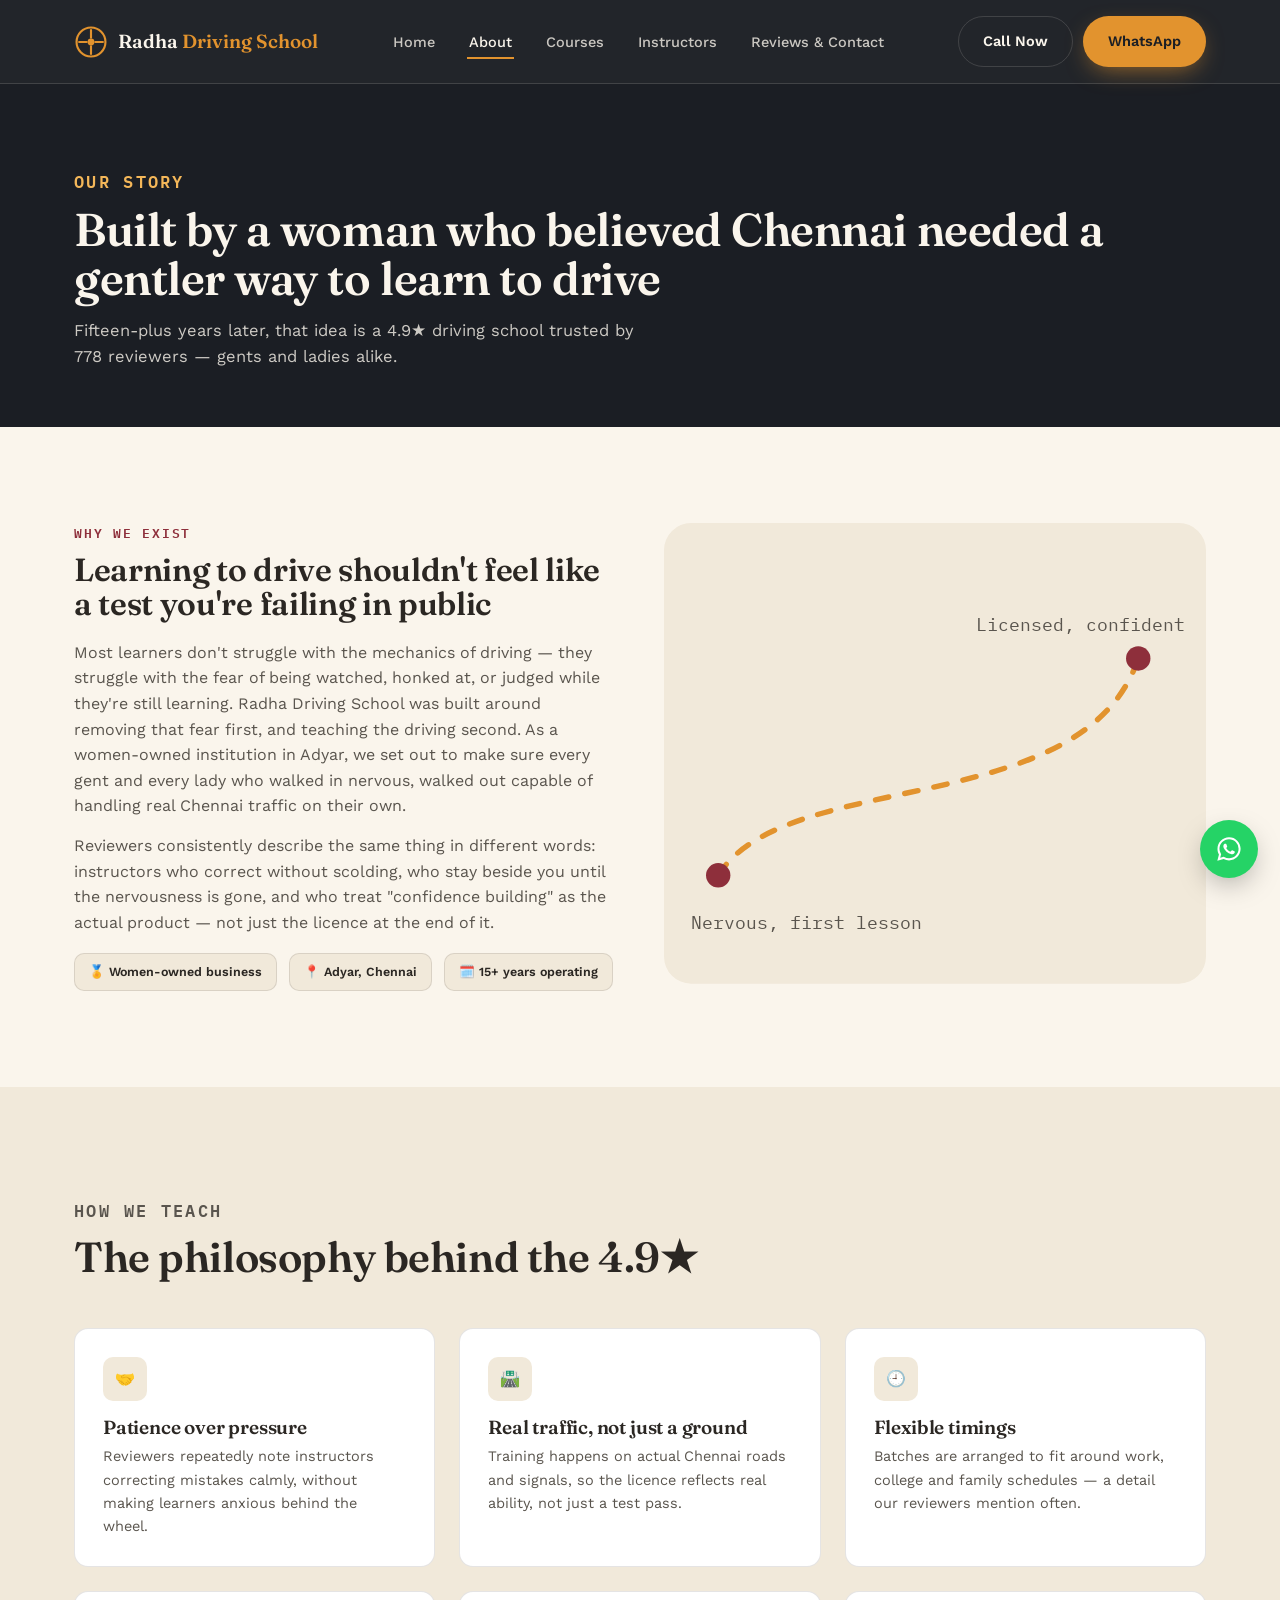
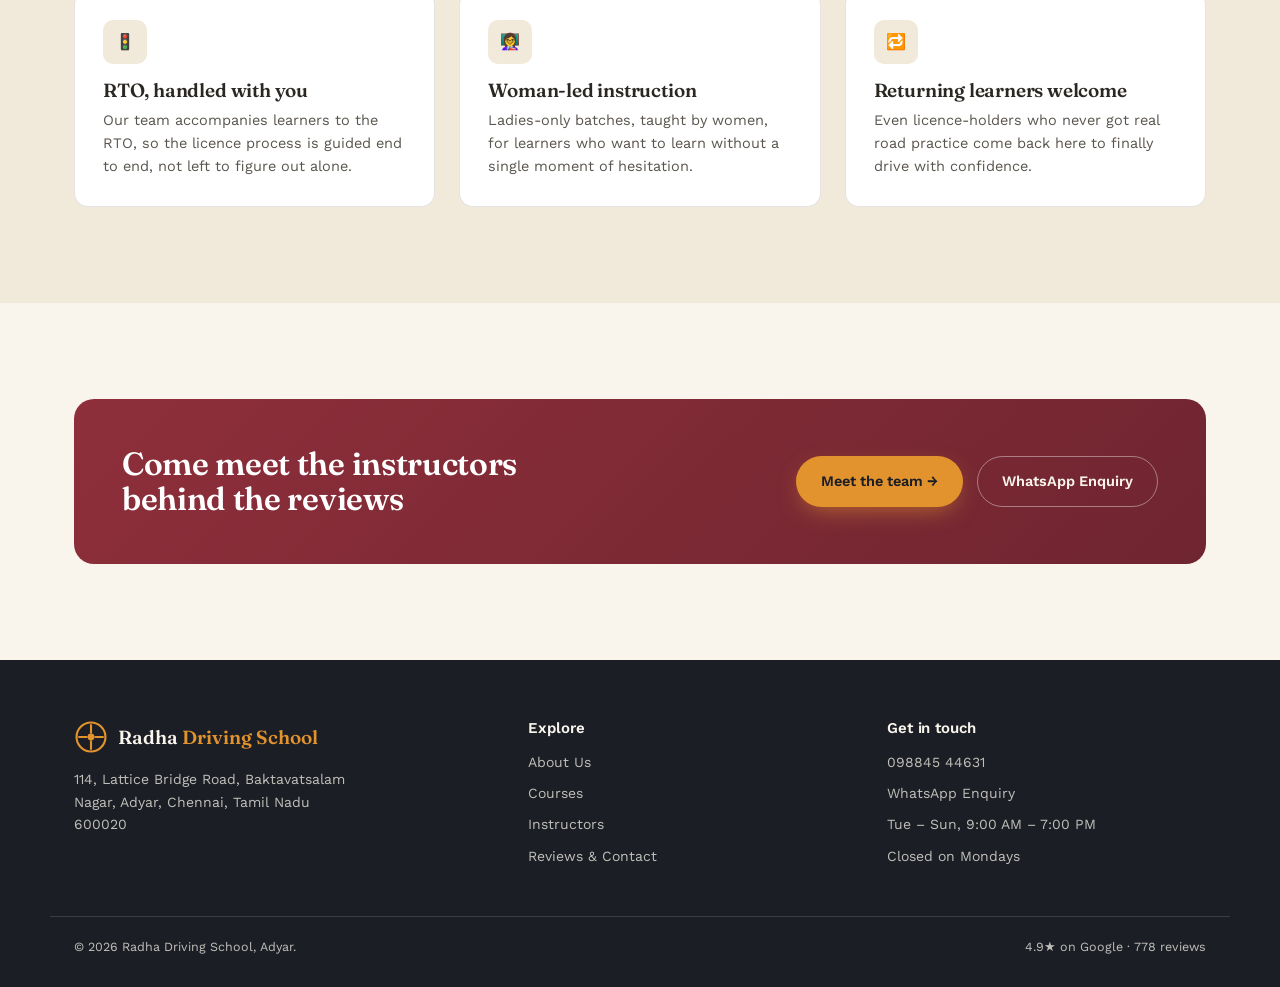
==== about.html @ 7d413a3d "radhadrivingclass" ====
<!DOCTYPE html>
<html lang="en">
<head>
<meta charset="UTF-8">
<meta name="viewport" content="width=device-width, initial-scale=1.0">
<title>About Us | Radha Driving School, Adyar Chennai</title>
<meta name="description" content="A women-owned driving school in Adyar, Chennai, teaching gents and ladies to drive with patience for over 15 years.">
<link rel="stylesheet" href="assets/style.css">
</head>
<body>

<div class="road-progress"><div class="road-progress-bar"></div></div>

<nav class="nav">
  <div class="nav-inner">
    <a href="index.html" class="brand">
      <svg class="brand-mark" viewBox="0 0 40 40" fill="none">
        <circle cx="20" cy="20" r="17" stroke="#E2932E" stroke-width="2.5"/>
        <circle cx="20" cy="20" r="4" fill="#E2932E"/>
        <path d="M20 6V15M20 25V34M6 20H15M25 20H34" stroke="#E2932E" stroke-width="2.5" stroke-linecap="round"/>
      </svg>
      <span class="brand-text">Radha <span>Driving School</span></span>
    </a>
    <ul class="nav-links">
      <li><a href="index.html">Home</a></li>
      <li><a href="about.html" class="active">About</a></li>
      <li><a href="courses.html">Courses</a></li>
      <li><a href="instructors.html">Instructors</a></li>
      <li><a href="contact.html">Reviews &amp; Contact</a></li>
    </ul>
    <div class="nav-cta">
      <a href="tel:+919884544631" class="btn btn-outline btn-text-only">Call Now</a>
      <a href="https://wa.me/919884544631" class="btn btn-primary">WhatsApp</a>
      <button class="nav-toggle" aria-label="Toggle menu" aria-expanded="false">☰</button>
    </div>
  </div>
</nav>
<div class="nav-backdrop"></div>

<header class="page-hero">
  <div class="container">
    <p class="eyebrow">Our story</p>
    <h1>Built by a woman who believed Chennai needed a gentler way to learn to drive</h1>
    <p>Fifteen-plus years later, that idea is a 4.9★ driving school trusted by 778 reviewers — gents and ladies alike.</p>
  </div>
</header>

<section class="section">
  <div class="container two-col">
    <div class="reveal">
      <p class="eyebrow">Why we exist</p>
      <h2 style="font-size:32px; margin-top:10px;">Learning to drive shouldn't feel like a test you're failing in public</h2>
      <p style="margin-top:18px; color:var(--ink-soft); font-size:16px;">
        Most learners don't struggle with the mechanics of driving — they struggle with the fear of being watched, honked at, or judged
        while they're still learning. Radha Driving School was built around removing that fear first, and teaching the driving second.
        As a women-owned institution in Adyar, we set out to make sure every gent and every lady who walked in nervous, walked out
        capable of handling real Chennai traffic on their own.
      </p>
      <p style="margin-top:14px; color:var(--ink-soft); font-size:16px;">
        Reviewers consistently describe the same thing in different words: instructors who correct without scolding, who stay beside
        you until the nervousness is gone, and who treat "confidence building" as the actual product — not just the licence at the end of it.
      </p>
      <div class="badge-row">
        <span class="badge">🏅 Women‑owned business</span>
        <span class="badge">📍 Adyar, Chennai</span>
        <span class="badge">🗓️ 15+ years operating</span>
      </div>
    </div>
    <div class="reveal">
      <svg viewBox="0 0 400 340" width="100%">
        <rect x="0" y="0" width="400" height="340" rx="20" fill="#F1E9DA"/>
        <path d="M40 260 C 90 180, 310 220, 350 100" fill="none" stroke="#E2932E" stroke-width="4" stroke-linecap="round" stroke-dasharray="10 12"/>
        <circle cx="40" cy="260" r="9" fill="#8E2F3B"/>
        <circle cx="350" cy="100" r="9" fill="#8E2F3B"/>
        <text x="20" y="300" font-family="IBM Plex Mono" font-size="13" fill="#5A554E">Nervous, first lesson</text>
        <text x="230" y="80" font-family="IBM Plex Mono" font-size="13" fill="#5A554E">Licensed, confident</text>
      </svg>
    </div>
  </div>
</section>

<section class="section" style="background:var(--cream-2)">
  <div class="container">
    <div class="section-head reveal">
      <p class="eyebrow">How we teach</p>
      <h2>The philosophy behind the 4.9★</h2>
    </div>
    <div class="grid grid-3 reveal-stagger">
      <div class="card">
        <div class="card-icon">🤝</div>
        <h3>Patience over pressure</h3>
        <p>Reviewers repeatedly note instructors correcting mistakes calmly, without making learners anxious behind the wheel.</p>
      </div>
      <div class="card">
        <div class="card-icon">🛣️</div>
        <h3>Real traffic, not just a ground</h3>
        <p>Training happens on actual Chennai roads and signals, so the licence reflects real ability, not just a test pass.</p>
      </div>
      <div class="card">
        <div class="card-icon">🕘</div>
        <h3>Flexible timings</h3>
        <p>Batches are arranged to fit around work, college and family schedules — a detail our reviewers mention often.</p>
      </div>
      <div class="card">
        <div class="card-icon">🚦</div>
        <h3>RTO, handled with you</h3>
        <p>Our team accompanies learners to the RTO, so the licence process is guided end to end, not left to figure out alone.</p>
      </div>
      <div class="card">
        <div class="card-icon">👩‍🏫</div>
        <h3>Woman-led instruction</h3>
        <p>Ladies-only batches, taught by women, for learners who want to learn without a single moment of hesitation.</p>
      </div>
      <div class="card">
        <div class="card-icon">🔁</div>
        <h3>Returning learners welcome</h3>
        <p>Even licence-holders who never got real road practice come back here to finally drive with confidence.</p>
      </div>
    </div>
  </div>
</section>

<section class="section">
  <div class="container">
    <div class="cta-band reveal">
      <h2>Come meet the instructors behind the reviews</h2>
      <div class="cta-actions">
        <a href="instructors.html" class="btn btn-primary">Meet the team →</a>
        <a href="https://wa.me/919884544631" class="btn btn-outline" style="border-color:rgba(255,255,255,.4)">WhatsApp Enquiry</a>
      </div>
    </div>
  </div>
</section>

<footer class="footer">
  <div class="container footer-grid">
    <div>
      <div class="brand" style="margin-bottom:14px;">
        <svg class="brand-mark" viewBox="0 0 40 40" fill="none">
          <circle cx="20" cy="20" r="17" stroke="#E2932E" stroke-width="2.5"/>
          <circle cx="20" cy="20" r="4" fill="#E2932E"/>
          <path d="M20 6V15M20 25V34M6 20H15M25 20H34" stroke="#E2932E" stroke-width="2.5" stroke-linecap="round"/>
        </svg>
        <span class="brand-text">Radha <span>Driving School</span></span>
      </div>
      <p style="max-width:280px; font-size:14px;">114, Lattice Bridge Road, Baktavatsalam Nagar, Adyar, Chennai, Tamil Nadu 600020</p>
    </div>
    <div>
      <h4>Explore</h4>
      <ul>
        <li><a href="about.html">About Us</a></li>
        <li><a href="courses.html">Courses</a></li>
        <li><a href="instructors.html">Instructors</a></li>
        <li><a href="contact.html">Reviews &amp; Contact</a></li>
      </ul>
    </div>
    <div>
      <h4>Get in touch</h4>
      <ul>
        <li><a href="tel:+919884544631">098845 44631</a></li>
        <li><a href="https://wa.me/919884544631">WhatsApp Enquiry</a></li>
        <li>Tue – Sun, 9:00 AM – 7:00 PM</li>
        <li>Closed on Mondays</li>
      </ul>
    </div>
  </div>
  <div class="container footer-bottom">
    <span>© 2026 Radha Driving School, Adyar.</span>
    <span>4.9★ on Google · 778 reviews</span>
  </div>
</footer>

<a href="https://wa.me/919884544631" class="float-whatsapp" aria-label="WhatsApp">
  <svg width="28" height="28" viewBox="0 0 24 24" fill="#fff"><path d="M12.04 2C6.58 2 2.13 6.45 2.13 11.91c0 1.75.46 3.39 1.26 4.82L2 22l5.42-1.36a9.9 9.9 0 0 0 4.62 1.14h.01c5.46 0 9.9-4.45 9.9-9.9 0-2.65-1.03-5.13-2.9-7.01A9.85 9.85 0 0 0 12.04 2zm0 18.02h-.01a8.2 8.2 0 0 1-4.18-1.15l-.3-.18-3.11.8.83-3.03-.2-.31a8.15 8.15 0 0 1-1.25-4.34c0-4.51 3.68-8.19 8.2-8.19 2.19 0 4.25.86 5.8 2.4a8.13 8.13 0 0 1 2.4 5.8c0 4.51-3.68 8.2-8.18 8.2zm4.49-6.13c-.24-.12-1.45-.71-1.68-.8-.22-.08-.39-.12-.55.12-.16.24-.63.8-.78.97-.14.16-.29.18-.53.06-.24-.12-1.02-.38-1.94-1.2-.72-.64-1.2-1.43-1.35-1.67-.14-.24-.02-.37.11-.49.11-.11.24-.29.36-.43.12-.14.16-.24.24-.4.08-.16.04-.3-.02-.42-.06-.12-.55-1.32-.75-1.81-.2-.48-.4-.41-.55-.42h-.47c-.16 0-.42.06-.64.3-.22.24-.84.82-.84 2s.86 2.32.98 2.48c.12.16 1.7 2.6 4.13 3.64.58.25 1.03.4 1.38.51.58.18 1.11.16 1.53.1.47-.07 1.45-.59 1.65-1.16.2-.57.2-1.06.14-1.16-.06-.1-.22-.16-.46-.28z"/></svg>
</a>

<script src="assets/main.js"></script>
</body>
</html>
---- assets/style.css ----
/* ================================================================
   Radha Driving School — Premium site stylesheet
   Palette: asphalt / cream / marigold / sindoor / sage
   ================================================================ */

@import url('https://fonts.googleapis.com/css2?family=Fraunces:opsz,wght@9..144,400;9..144,500;9..144,600;9..144,700&family=Work+Sans:wght@400;500;600;700&family=IBM+Plex+Mono:wght@500;600&display=swap');

:root{
  --asphalt: #1B1E24;
  --asphalt-2: #262A32;
  --cream: #FAF5EC;
  --cream-2: #F1E9DA;
  --marigold: #E2932E;
  --marigold-2: #F4B759;
  --sindoor: #8E2F3B;
  --sindoor-2: #B23C4A;
  --ink: #2B2723;
  --ink-soft: #5A554E;
  --sage: #5B7A5E;
  --line: rgba(43,39,35,0.12);
  --line-dark: rgba(250,245,236,0.14);

  --display: 'Fraunces', serif;
  --body: 'Work Sans', sans-serif;
  --mono: 'IBM Plex Mono', monospace;

  --container: 1180px;
  --radius: 14px;
  --ease: cubic-bezier(.22,.61,.36,1);
}

*,*::before,*::after{ box-sizing: border-box; }
html{ scroll-behavior: smooth; }
@media (prefers-reduced-motion: reduce){
  html{ scroll-behavior: auto; }
  *,*::before,*::after{ animation-duration: 0.001ms !important; animation-iteration-count: 1 !important; transition-duration: 0.001ms !important; scroll-behavior: auto !important; }
}

body{
  margin:0;
  font-family: var(--body);
  background: var(--cream);
  color: var(--ink);
  line-height:1.6;
  -webkit-font-smoothing:antialiased;
}

img{ max-width:100%; display:block; }
a{ color:inherit; text-decoration:none; }
ul{ margin:0; padding:0; list-style:none; }
h1,h2,h3,h4{ font-family: var(--display); margin:0; line-height:1.08; font-weight:600; letter-spacing:-0.01em; }
p{ margin:0; }

:focus-visible{ outline: 3px solid var(--marigold); outline-offset: 3px; }

.container{ max-width: var(--container); margin:0 auto; padding: 0 24px; }
.eyebrow{
  font-family: var(--mono); font-size: 12.5px; letter-spacing:.14em; text-transform:uppercase;
  color: var(--sindoor); font-weight:600;
}
.eyebrow.light{ color: var(--marigold-2); }
.section{ padding: 96px 0; }
@media (max-width: 720px){ .section{ padding: 64px 0; } }
.section-head{ max-width: 640px; margin-bottom: 48px; }
.section-head h2{ font-size: clamp(28px, 4vw, 42px); margin-top:10px; }
.section-head p{ margin-top:14px; color: var(--ink-soft); font-size: 17px; }

/* ---------- Scroll progress (road-line) ---------- */
.road-progress{
  position: fixed; top:0; left:0; height:3px; width:100%; z-index:1000;
  background: transparent;
}
.road-progress-bar{
  height:100%; width:0%; background: repeating-linear-gradient(90deg, var(--marigold) 0 14px, transparent 14px 22px);
  transition: width .08s linear;
}

/* ---------- Nav ---------- */
.nav{
  position: sticky; top:0; z-index: 900;
  background: rgba(27,30,36,0.97);
  border-bottom: 1px solid var(--line-dark);
}
.nav-inner{ display:flex; align-items:center; justify-content:space-between; padding: 16px 24px; max-width: var(--container); margin:0 auto; }
.brand{ display:flex; align-items:center; gap:10px; color: var(--cream); }
.brand-mark{ width:34px; height:34px; flex-shrink:0; }
.brand-text{ font-family: var(--display); font-size:19px; font-weight:600; color: var(--cream); }
.brand-text span{ color: var(--marigold); }
.nav-links{ display:flex; gap: 30px; }
.nav-links a{
  color: rgba(250,245,236,0.78); font-size: 14.5px; font-weight:500; position:relative; padding: 6px 2px;
  transition: color .2s var(--ease);
}
.nav-links a:hover, .nav-links a.active{ color: var(--cream); }
.nav-links a.active::after{
  content:''; position:absolute; left:0; right:0; bottom:-2px; height:2px; background: var(--marigold);
}
.nav-cta{ display:flex; align-items:center; gap:10px; }
.nav-toggle{ display:none; background:none; border:none; color:var(--cream); font-size:26px; cursor:pointer; }
.nav-backdrop{
  position:fixed; inset:0; background:rgba(0,0,0,0.45); z-index:898;
  opacity:0; pointer-events:none; transition: opacity .3s var(--ease);
}
.nav-backdrop.open{ opacity:1; pointer-events:auto; }

@media (max-width: 860px){
  .nav-links{
    position:fixed; top:66px; right:0; bottom:0; width:min(300px, 82vw); background: var(--asphalt);
    flex-direction:column; padding: 30px 24px; gap:22px;
    clip-path: inset(0 0 0 100%); pointer-events:none;
    transition: clip-path .35s var(--ease);
    z-index: 899;
    box-shadow: -12px 0 40px -12px rgba(0,0,0,.4);
  }
  .nav-links.open{
    clip-path: inset(0 0 0 0); pointer-events:auto;
  }
  .nav-toggle{ display:block; }
  .nav-cta .btn-text-only{ display:none; }
}

/* ---------- Buttons ---------- */
.btn{
  display:inline-flex; align-items:center; gap:9px; justify-content:center;
  font-weight:600; font-size:14.5px; padding: 13px 24px; border-radius: 999px;
  border: 1px solid transparent; cursor:pointer; transition: transform .22s var(--ease), box-shadow .22s var(--ease), background .22s;
  white-space: nowrap;
}
.btn:hover{ transform: translateY(-2px); }
.btn-primary{ background: var(--marigold); color: var(--asphalt); box-shadow: 0 8px 24px -8px rgba(226,147,46,0.7); }
.btn-primary:hover{ background: var(--marigold-2); }
.btn-outline{ background: transparent; color: var(--cream); border-color: var(--line-dark); }
.btn-outline:hover{ border-color: var(--marigold); color: var(--marigold-2); }
.btn-dark{ background: var(--asphalt); color: var(--cream); }
.btn-dark:hover{ background: var(--asphalt-2); }
.btn-sindoor{ background: var(--sindoor); color: var(--cream); box-shadow: 0 8px 24px -10px rgba(142,47,59,0.6); }
.btn-sindoor:hover{ background: var(--sindoor-2); }

/* ---------- Hero ---------- */
.hero{
  position:relative; background: var(--asphalt); color: var(--cream); overflow:hidden;
  padding: 84px 0 60px;
}
.hero-grid{ display:grid; grid-template-columns: 1.05fr .95fr; gap:40px; align-items:center; position:relative; z-index:2; }
@media (max-width: 940px){ .hero-grid{ grid-template-columns: 1fr; } }
.hero h1{ font-size: clamp(34px, 5.4vw, 60px); color: var(--cream); }
.hero h1 em{ font-style:italic; color: var(--marigold-2); }
.hero-sub{ margin-top:20px; font-size:18px; color: rgba(250,245,236,0.82); max-width: 520px; }
.hero-ctas{ display:flex; gap:14px; margin-top:32px; flex-wrap:wrap; }

.stat-chips{ display:flex; gap:14px; margin-top:40px; flex-wrap:wrap; }
.chip{
  background: rgba(250,245,236,0.06); border:1px solid var(--line-dark); border-radius:12px;
  padding: 12px 16px; min-width:120px;
}
.chip b{ font-family: var(--mono); font-size:22px; color: var(--marigold-2); display:block; }
.chip span{ font-size:12.5px; color: rgba(250,245,236,0.65); }

.road-wrap{ position:relative; }
.road-svg{ width:100%; height:auto; }
.road-path{ fill:none; stroke: var(--marigold); stroke-width:3; stroke-linecap:round; stroke-dasharray: 1400; stroke-dashoffset: 1400; transition: stroke-dashoffset 2.2s var(--ease); }
.road-path.drawn{ stroke-dashoffset:0; }
.road-dash{ fill:none; stroke: rgba(250,245,236,0.35); stroke-width:1.5; stroke-dasharray:6 10; }
.road-dot{ fill: var(--cream); }
.road-marker{ fill: var(--sindoor); }

/* ---------- Marquee tag cloud ---------- */
.tagstrip{ background: var(--cream-2); border-top:1px solid var(--line); border-bottom:1px solid var(--line); overflow:hidden; padding: 18px 0; }
.tagstrip-track{ display:flex; gap:14px; width:max-content; animation: scrollTags 32s linear infinite; }
.tagstrip:hover .tagstrip-track{ animation-play-state: paused; }
@keyframes scrollTags{ from{ transform: translateX(0);} to{ transform: translateX(-50%);} }
.tag-pill{
  display:flex; align-items:center; gap:8px; background: var(--cream); border:1px solid var(--line);
  padding:9px 16px; border-radius:999px; font-size:13.5px; white-space:nowrap;
}
.tag-pill b{ font-family: var(--mono); color: var(--sindoor); }

/* ---------- Journey (signature) ---------- */
.journey{ position:relative; }
.journey-line{
  position:absolute; left:29px; top:12px; bottom:12px; width:2px;
  background: repeating-linear-gradient(180deg, var(--marigold) 0 10px, transparent 10px 18px);
}
@media (max-width:720px){ .journey-line{ left:21px; } }
.journey-steps{ display:flex; flex-direction:column; gap:36px; }
.journey-step{ position:relative; padding-left: 76px; }
@media (max-width:720px){ .journey-step{ padding-left: 56px; } }
.journey-num{
  position:absolute; left:0; top:0; width:60px; height:60px; border-radius:50%;
  background: var(--asphalt); color: var(--marigold-2); font-family: var(--mono); font-weight:600;
  display:flex; align-items:center; justify-content:center; font-size:18px; border: 3px solid var(--cream);
  box-shadow: 0 0 0 2px var(--line);
}
@media (max-width:720px){ .journey-num{ width:44px; height:44px; font-size:14px; } }
.journey-step h3{ font-size:20px; }
.journey-step p{ color: var(--ink-soft); margin-top:6px; max-width:520px; }

/* ---------- Cards ---------- */
.grid{ display:grid; gap:24px; }
.grid-3{ grid-template-columns: repeat(3,1fr); }
.grid-2{ grid-template-columns: repeat(2,1fr); }
@media (max-width: 900px){ .grid-3{ grid-template-columns: repeat(2,1fr);} }
@media (max-width: 640px){ .grid-3, .grid-2{ grid-template-columns: 1fr;} }

.card{
  background:#fff; border:1px solid var(--line); border-radius: var(--radius); padding:28px;
  transition: transform .3s var(--ease), box-shadow .3s var(--ease);
}
.card:hover{ transform: translateY(-6px); box-shadow: 0 20px 40px -20px rgba(27,30,36,0.25); }
.card-icon{ width:44px; height:44px; border-radius:10px; background: var(--cream-2); display:flex; align-items:center; justify-content:center; margin-bottom:16px; }
.card h3{ font-size:19px; }
.card p{ color: var(--ink-soft); font-size:14.5px; margin-top:8px; }
.tagline-badge{
  display:inline-block; font-family: var(--mono); font-size:11.5px; letter-spacing:.05em; text-transform:uppercase;
  color: var(--sindoor); background: rgba(142,47,59,0.08); padding:4px 10px; border-radius:999px; margin-top:14px;
}

/* ---------- Testimonials ---------- */
.testi-card{ background: var(--asphalt); color: var(--cream); border-radius: var(--radius); padding:30px; position:relative; }
.testi-quote{ font-family: var(--display); font-size:36px; color: var(--marigold); line-height:1; }
.testi-card p.body{ margin-top: 4px; font-size:15.5px; color: rgba(250,245,236,0.88); }
.testi-foot{ margin-top:20px; display:flex; align-items:center; gap:12px; }
.avatar{
  width:42px; height:42px; border-radius:50%; background: var(--sindoor); color:#fff;
  display:flex; align-items:center; justify-content:center; font-family: var(--mono); font-weight:600; font-size:15px;
}
.testi-name{ font-weight:600; font-size:14.5px; }
.testi-role{ font-size:12.5px; color: rgba(250,245,236,0.6); }

/* ---------- Instructor cards ---------- */
.instructor-card{ text-align:center; }
.instructor-avatar{
  width:88px; height:88px; border-radius:50%; margin: 0 auto 16px; display:flex; align-items:center; justify-content:center;
  font-family: var(--display); font-size:30px; color:#fff;
}
.instructor-role{ font-family: var(--mono); font-size:12px; text-transform:uppercase; letter-spacing:.06em; color: var(--sindoor); margin-top:4px; }
.instructor-quote{ margin-top:14px; font-size:14px; color: var(--ink-soft); font-style: italic; }

/* ---------- CTA band ---------- */
.cta-band{ background: linear-gradient(135deg, var(--sindoor), #6f2530); color:#fff; border-radius:20px; padding: 48px; display:flex; align-items:center; justify-content:space-between; gap:24px; flex-wrap:wrap; }
.cta-band h2{ color:#fff; font-size: clamp(24px,3.4vw,32px); max-width:480px; }
.cta-actions{ display:flex; gap:14px; flex-wrap:wrap; }

/* ---------- Footer ---------- */
.footer{ background: var(--asphalt); color: rgba(250,245,236,0.75); padding: 60px 0 30px; }
.footer-grid{ display:grid; grid-template-columns: 1.3fr 1fr 1fr; gap:40px; }
@media (max-width:720px){ .footer-grid{ grid-template-columns: 1fr; gap:28px; } }
.footer h4{ color: var(--cream); font-size:15px; margin-bottom:14px; font-family: var(--body); font-weight:600; }
.footer li{ margin-bottom:9px; font-size:14px; }
.footer-bottom{ margin-top:40px; padding-top:20px; border-top:1px solid var(--line-dark); font-size:12.5px; display:flex; justify-content:space-between; flex-wrap:wrap; gap:10px; }

/* ---------- Reveal on scroll ---------- */
.reveal{ opacity:0; transform: translateY(24px); transition: opacity .7s var(--ease), transform .7s var(--ease); }
.reveal.in{ opacity:1; transform:none; }
.reveal-stagger > *{ opacity:0; transform: translateY(20px); transition: opacity .6s var(--ease), transform .6s var(--ease); }
.reveal-stagger.in > *{ opacity:1; transform:none; }
.reveal-stagger.in > *:nth-child(1){ transition-delay: .05s; }
.reveal-stagger.in > *:nth-child(2){ transition-delay: .12s; }
.reveal-stagger.in > *:nth-child(3){ transition-delay: .19s; }
.reveal-stagger.in > *:nth-child(4){ transition-delay: .26s; }
.reveal-stagger.in > *:nth-child(5){ transition-delay: .33s; }

/* ---------- Page hero (inner pages) ---------- */
.page-hero{ background: var(--asphalt); color: var(--cream); padding: 70px 0 56px; }
.page-hero .eyebrow{ color: var(--marigold-2); }
.page-hero h1{ color: var(--cream); font-size: clamp(30px,4.6vw,46px); margin-top:10px; }
.page-hero p{ color: rgba(250,245,236,0.8); margin-top:14px; max-width:560px; font-size:16.5px; }

/* ---------- Misc utility ---------- */
.center{ text-align:center; }
.mt-lg{ margin-top:48px; }
.rating-row{ display:flex; align-items:center; gap:10px; }
.stars{ color: var(--marigold); letter-spacing:2px; }
.divider{ height:1px; background: var(--line); margin: 40px 0; }
.two-col{ display:grid; grid-template-columns: 1fr 1fr; gap:48px; align-items:center; }
@media (max-width:820px){ .two-col{ grid-template-columns:1fr; } }
.list-check li{ display:flex; gap:10px; align-items:flex-start; margin-bottom:12px; font-size:15px; }
.list-check li::before{ content:'✓'; color: var(--sage); font-weight:700; flex-shrink:0; }

.badge-row{ display:flex; gap:12px; flex-wrap:wrap; margin-top:18px; }
.badge{ background: var(--cream-2); border:1px solid var(--line); border-radius:10px; padding:8px 14px; font-size:12.5px; font-weight:600; display:flex; align-items:center; gap:6px; }

.form-card{ background:#fff; border:1px solid var(--line); border-radius: var(--radius); padding: 32px; }
.form-row{ margin-bottom:18px; }
.form-row label{ display:block; font-size:13.5px; font-weight:600; margin-bottom:6px; }
.form-row input, .form-row select, .form-row textarea{
  width:100%; padding:12px 14px; border-radius:10px; border:1px solid var(--line); font-family:var(--body); font-size:14.5px; background: var(--cream);
}
.form-row input:focus, .form-row select:focus, .form-row textarea:focus{ outline:none; border-color: var(--marigold); }

.map-card{ border-radius: var(--radius); overflow:hidden; border:1px solid var(--line); }
.map-card iframe{ width:100%; height:340px; border:0; display:block; }

.hours-table{ width:100%; border-collapse: collapse; }
.hours-table td{ padding:9px 0; font-size:14.5px; border-bottom:1px solid var(--line); }
.hours-table td:last-child{ text-align:right; font-family: var(--mono); }
.hours-table tr.closed td{ color: var(--sindoor); }
.hours-table tr.today td{ font-weight:700; color: var(--asphalt); }

.float-whatsapp{
  position:fixed; bottom:22px; right:22px; z-index:800; background:#25D366; color:#fff; width:58px; height:58px;
  border-radius:50%; display:flex; align-items:center; justify-content:center; box-shadow: 0 10px 30px -8px rgba(0,0,0,.4);
  transition: transform .25s var(--ease);
}
.float-whatsapp:hover{ transform: scale(1.08); }

/* ---------- Extra small screens ---------- */
@media (max-width: 400px){
  .nav-inner{ padding: 14px 16px; }
  .brand-text{ font-size:16px; }
  .brand-mark{ width:28px; height:28px; }
  .nav-cta{ gap:8px; }
  .btn{ padding: 11px 18px; font-size:13.5px; }
  .hero{ padding: 64px 0 44px; }
  .hero-ctas .btn, .cta-actions .btn{ width:100%; }
  .cta-band{ padding: 32px 22px; }
  .chip{ min-width: 100%; }
  .stat-chips{ gap:10px; }
  .form-card{ padding:22px 18px; }
  .card{ padding:22px; }
  .section{ padding: 52px 0; }
}
@media (min-width:401px) and (max-width:600px){
  .hero-ctas .btn, .cta-actions .btn{ flex:1 1 auto; }
}
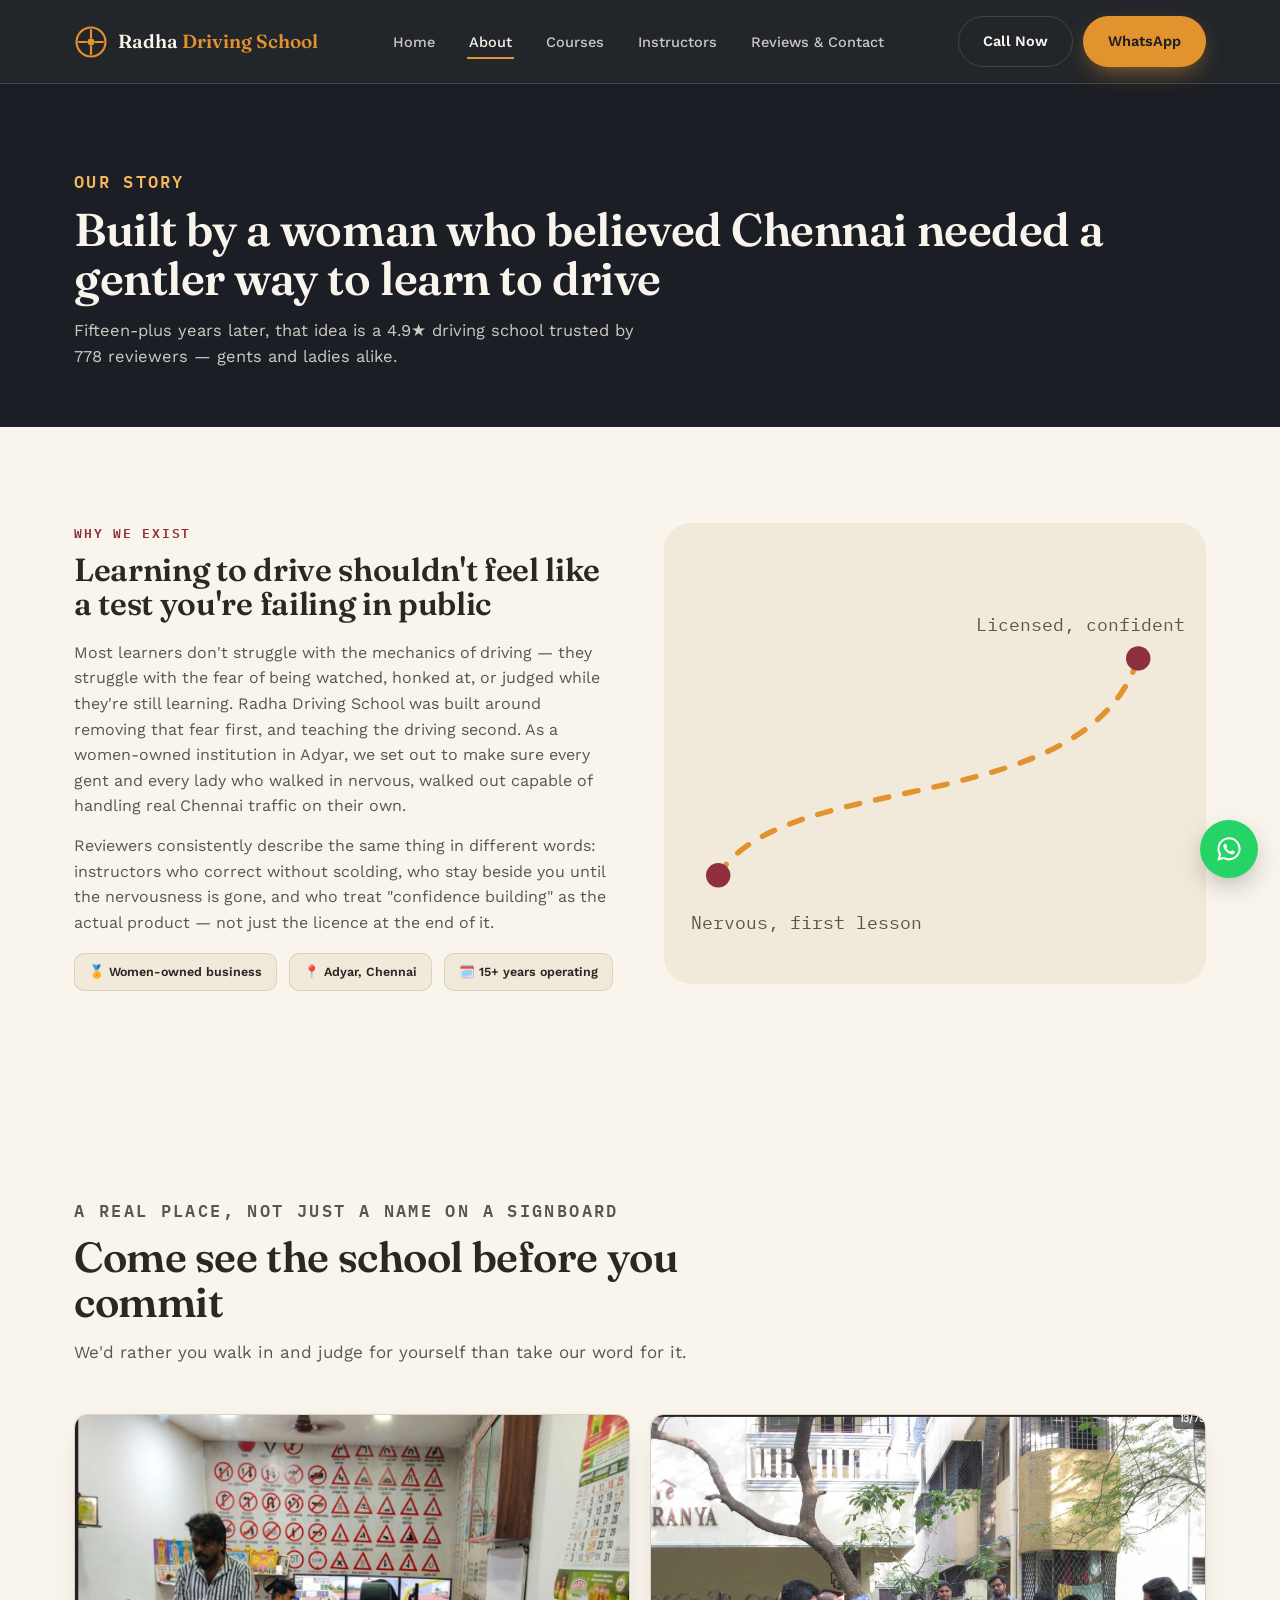
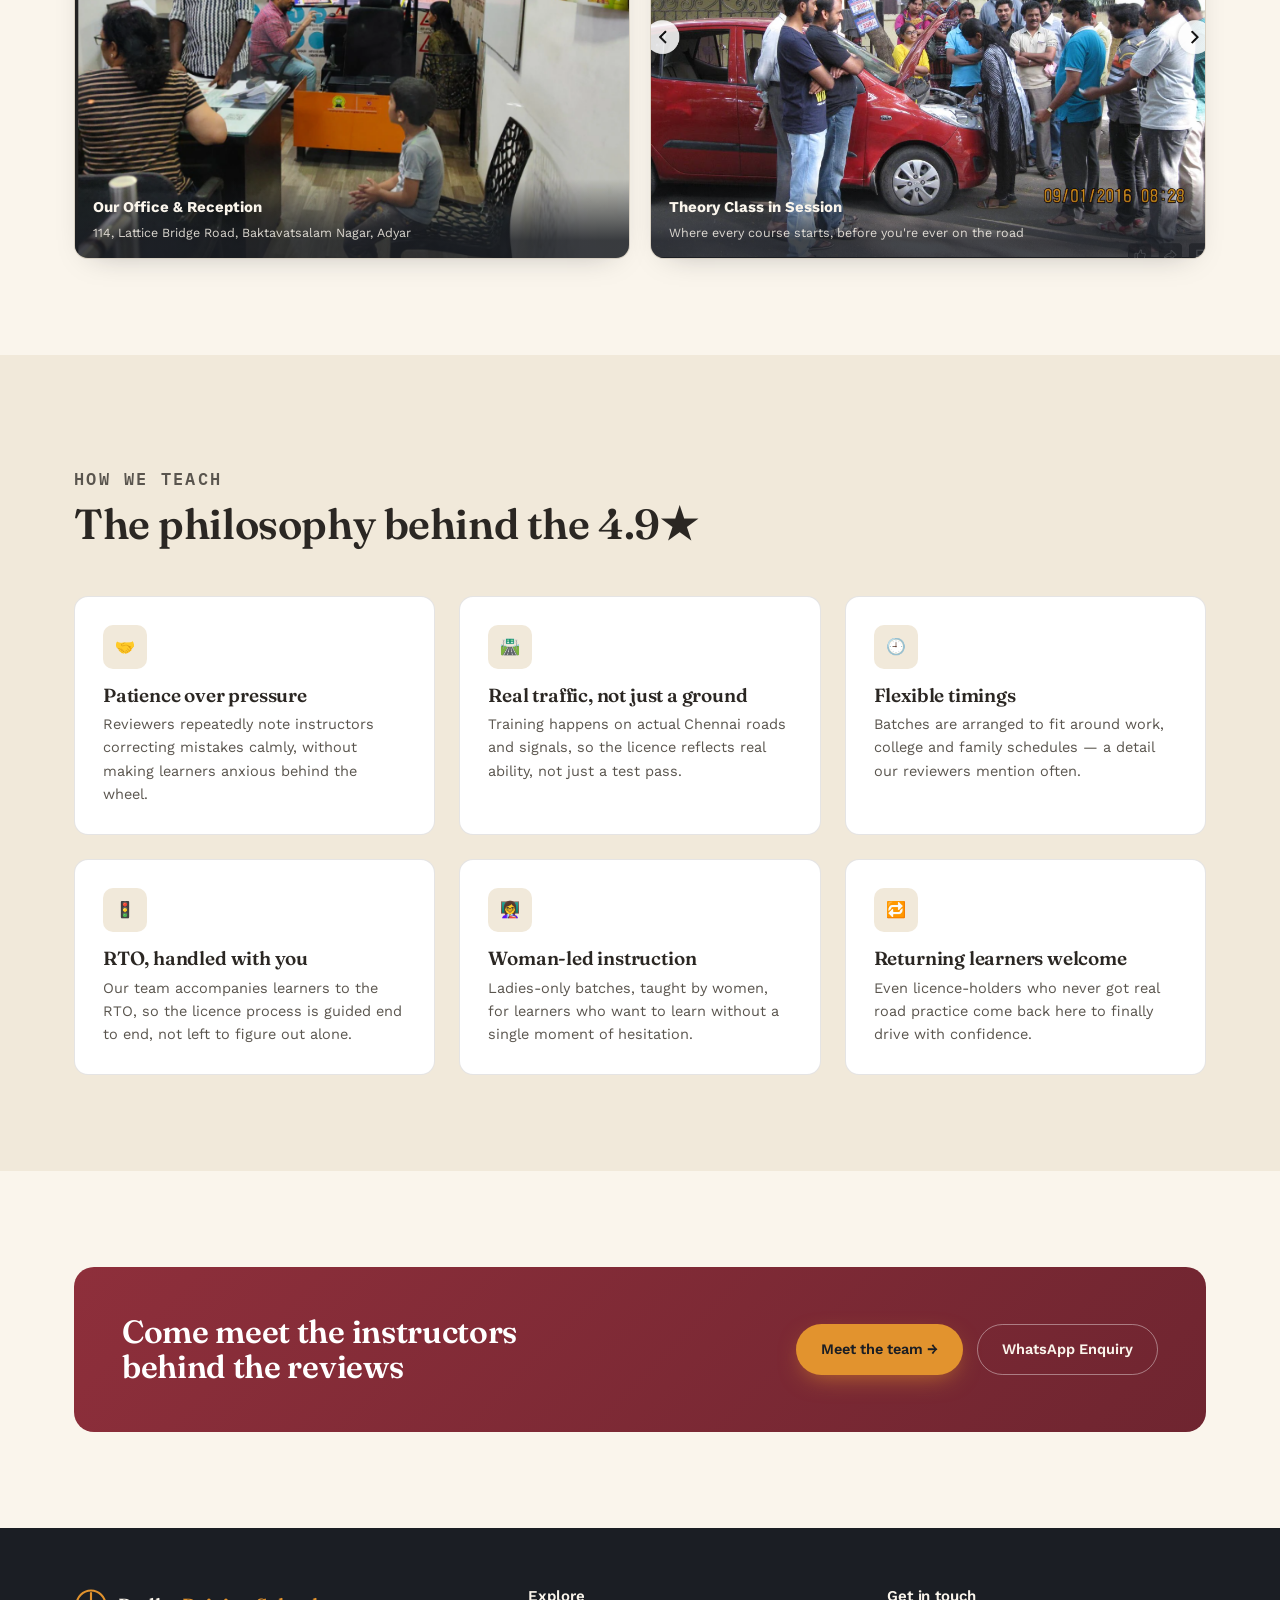
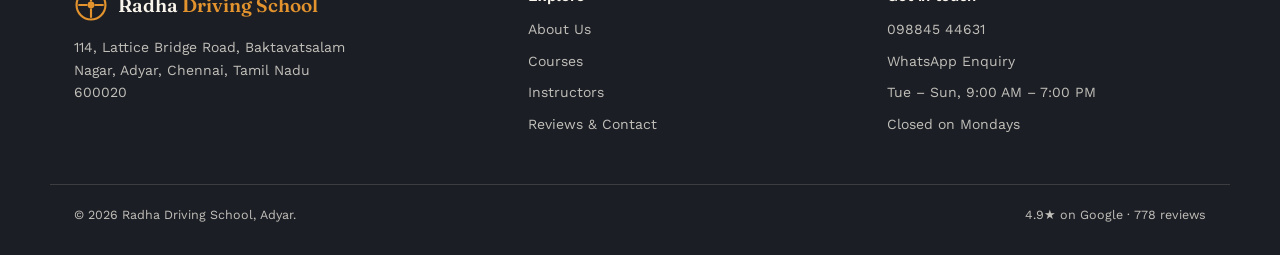
==== commit 7676b1c2: "added images" ====
--- a/about.html
+++ b/about.html
@@ -75,6 +75,26 @@
         <text x="20" y="300" font-family="IBM Plex Mono" font-size="13" fill="#5A554E">Nervous, first lesson</text>
         <text x="230" y="80" font-family="IBM Plex Mono" font-size="13" fill="#5A554E">Licensed, confident</text>
       </svg>
+    </div>
+  </div>
+</section>
+
+<section class="section">
+  <div class="container">
+    <div class="section-head reveal">
+      <p class="eyebrow">A real place, not just a name on a signboard</p>
+      <h2>Come see the school before you commit</h2>
+      <p>We'd rather you walk in and judge for yourself than take our word for it.</p>
+    </div>
+    <div class="facility-duo reveal-stagger">
+      <div class="photo-card">
+        <img src="images/office_room.png" alt="Radha Driving School office and reception in Adyar, Chennai" loading="lazy">
+        <div class="photo-caption"><b>Our Office &amp; Reception</b><span>114, Lattice Bridge Road, Baktavatsalam Nagar, Adyar</span></div>
+      </div>
+      <div class="photo-card">
+        <img src="images/theory_class.png" alt="Theory class session at Radha Driving School" loading="lazy">
+        <div class="photo-caption"><b>Theory Class in Session</b><span>Where every course starts, before you're ever on the road</span></div>
+      </div>
     </div>
   </div>
 </section>
--- a/assets/style.css
+++ b/assets/style.css
@@ -279,6 +279,38 @@
 
 .badge-row{ display:flex; gap:12px; flex-wrap:wrap; margin-top:18px; }
 .badge{ background: var(--cream-2); border:1px solid var(--line); border-radius:10px; padding:8px 14px; font-size:12.5px; font-weight:600; display:flex; align-items:center; gap:6px; }
+
+/* Facility / trust photo gallery */
+.photo-grid{ display:grid; grid-template-columns: repeat(3,1fr); gap:24px; }
+@media (max-width: 900px){ .photo-grid{ grid-template-columns: repeat(2,1fr);} }
+@media (max-width: 640px){ .photo-grid{ grid-template-columns: 1fr;} }
+.photo-card{
+  position:relative; border-radius: var(--radius); overflow:hidden; border:1px solid var(--line);
+  aspect-ratio: 4/3; background: var(--cream-2);
+  box-shadow: 0 10px 30px -18px rgba(27,30,36,0.35);
+  transition: transform .3s var(--ease), box-shadow .3s var(--ease);
+}
+.photo-card:hover{ transform: translateY(-6px); box-shadow: 0 20px 40px -18px rgba(27,30,36,0.35); }
+.photo-card img{ width:100%; height:100%; object-fit:cover; display:block; }
+.photo-caption{
+  position:absolute; left:0; right:0; bottom:0; padding:16px 18px 14px;
+  background: linear-gradient(180deg, rgba(27,30,36,0) 0%, rgba(27,30,36,0.82) 78%);
+  color: var(--cream);
+}
+.photo-caption b{ font-size:15px; display:block; }
+.photo-caption span{ font-size:12.5px; opacity:.85; }
+
+/* Small photo attached to a course card */
+.card-photo{
+  width:100%; aspect-ratio: 16/10; border-radius: 10px; overflow:hidden; margin-bottom:16px;
+  border:1px solid var(--line);
+}
+.card-photo img{ width:100%; height:100%; object-fit:cover; display:block; }
+
+/* Two-image facility block (about page) */
+.facility-duo{ display:grid; grid-template-columns:1fr 1fr; gap:20px; }
+@media (max-width: 640px){ .facility-duo{ grid-template-columns:1fr; } }
+.facility-duo .photo-card{ aspect-ratio: 4/3.2; }
 
 .form-card{ background:#fff; border:1px solid var(--line); border-radius: var(--radius); padding: 32px; }
 .form-row{ margin-bottom:18px; }
